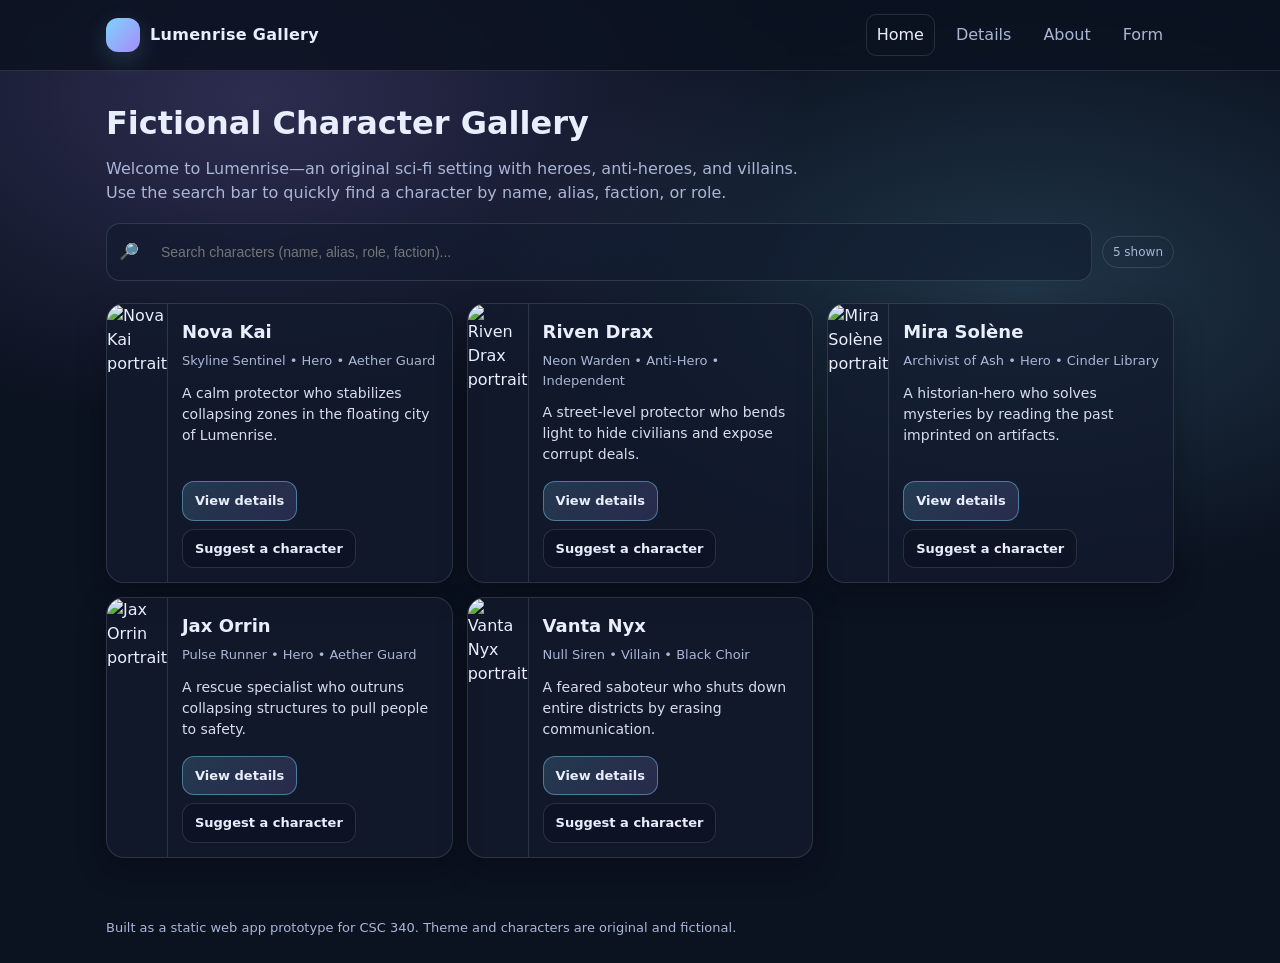
==== index.html @ dd01dc4d "add initial static web app pages" ====
<!doctype html>
<html lang="en">
<head>
  <meta charset="utf-8" />
  <meta name="viewport" content="width=device-width, initial-scale=1" />
  <title>Lumenrise Character Gallery</title>
  <link rel="stylesheet" href="styles.css" />
</head>
<body>
  <header>
    <div class="navbar">
      <div class="brand">
        <div class="logo" aria-hidden="true"></div>
        <span>Lumenrise Gallery</span>
      </div>
      <nav>
        <a class="navlink active" href="index.html">Home</a>
        <a class="navlink" href="details.html">Details</a>
        <a class="navlink" href="about.html">About</a>
        <a class="navlink" href="form.html">Form</a>
      </nav>
    </div>
  </header>

  <main>
    <section class="hero">
      <h1>Fictional Character Gallery</h1>
      <p>
        Welcome to Lumenrise—an original sci-fi setting with heroes, anti-heroes, and villains.
        Use the search bar to quickly find a character by name, alias, faction, or role.
      </p>
    </section>

    <div class="toolbar">
      <div class="search" role="search">
        <span aria-hidden="true">🔎</span>
        <input id="search" type="text" placeholder="Search characters (name, alias, role, faction)..." />
      </div>
      <span class="badge" id="count">5 shown</span>
    </div>

    <section>
      <div class="grid" id="grid" aria-label="Character cards"></div>
    </section>
  </main>

  <footer>
    Built as a static web app prototype for CSC 340. Theme and characters are original and fictional.
  </footer>

  <script src="script.js"></script>
</body>
</html>
---- styles.css ----
:root{
  --bg:#0b1220;
  --card:#121b2f;
  --text:#e8eefc;
  --muted:#aab6d6;
  --accent:#7dd3fc;
  --accent2:#a78bfa;
  --border:rgba(255,255,255,.12);
}

*{box-sizing:border-box}
body{
  margin:0;
  font-family: system-ui, -apple-system, Segoe UI, Roboto, Arial, sans-serif;
  background: radial-gradient(1000px 600px at 20% 10%, rgba(167,139,250,.22), transparent 55%),
              radial-gradient(900px 500px at 80% 30%, rgba(125,211,252,.18), transparent 60%),
              var(--bg);
  color:var(--text);
  line-height:1.5;
}

a{color:inherit; text-decoration:none}
a:hover{opacity:.9; text-decoration:underline}

header{
  position:sticky;
  top:0;
  z-index:10;
  background: rgba(11,18,32,.85);
  backdrop-filter: blur(10px);
  border-bottom:1px solid var(--border);
}

.navbar{
  max-width:1100px;
  margin:0 auto;
  padding:14px 16px;
  display:flex;
  gap:14px;
  align-items:center;
  justify-content:space-between;
}

.brand{
  display:flex;
  align-items:center;
  gap:10px;
  font-weight:800;
  letter-spacing:.3px;
}
.logo{
  width:34px;
  height:34px;
  border-radius:12px;
  background: linear-gradient(135deg, var(--accent), var(--accent2));
  box-shadow: 0 8px 25px rgba(125,211,252,.18);
}

nav{
  display:flex;
  gap:10px;
  flex-wrap:wrap;
}
.navlink{
  padding:8px 10px;
  border:1px solid transparent;
  border-radius:10px;
  color:var(--muted);
}
.navlink.active,
.navlink:hover{
  color:var(--text);
  border-color: var(--border);
  text-decoration:none;
}

main{
  max-width:1100px;
  margin:0 auto;
  padding:28px 16px 60px;
}

.hero{
  display:flex;
  flex-direction:column;
  gap:10px;
  margin-bottom:18px;
}
.hero h1{margin:0; font-size:32px}
.hero p{margin:0; color:var(--muted); max-width:70ch}

.toolbar{
  display:flex;
  gap:10px;
  align-items:center;
  flex-wrap:wrap;
  margin:16px 0 22px;
}

.search{
  flex: 1;
  min-width: 240px;
  display:flex;
  align-items:center;
  gap:10px;
  padding:10px 12px;
  border-radius:14px;
  border:1px solid var(--border);
  background: rgba(18,27,47,.6);
}
.search input{
  width:100%;
  background:transparent;
  border:none;
  outline:none;
  color:var(--text);
  font-size:14px;
}
.badge{
  font-size:12px;
  color:var(--muted);
  border:1px solid var(--border);
  padding:6px 10px;
  border-radius:999px;
}

.grid{
  display:grid;
  grid-template-columns: repeat(12, 1fr);
  gap:14px;
}

.card{
  grid-column: span 12;
  border:1px solid var(--border);
  background: rgba(18,27,47,.72);
  border-radius:18px;
  overflow:hidden;
  box-shadow: 0 10px 30px rgba(0,0,0,.25);
  display:flex;
  min-height:170px;
}

@media (min-width: 720px){
  .card{grid-column: span 6;}
}
@media (min-width: 980px){
  .card{grid-column: span 4;}
}

.card img{
  width:120px;
  height:100%;
  object-fit:cover;
  border-right:1px solid var(--border);
}
.card-content{
  padding:14px;
  display:flex;
  flex-direction:column;
  gap:6px;
}
.card h3{margin:0; font-size:18px}
.meta{color:var(--muted); font-size:13px}
.summary{color:var(--text); opacity:.92; font-size:14px; margin:6px 0 10px}
.actions{
  margin-top:auto;
  display:flex;
  gap:8px;
  flex-wrap:wrap;
}
.btn{
  display:inline-block;
  padding:9px 12px;
  border-radius:12px;
  border:1px solid var(--border);
  background: rgba(11,18,32,.55);
  color:var(--text);
  font-weight:650;
  font-size:13px;
}
.btn.primary{
  border-color: rgba(125,211,252,.45);
  background: linear-gradient(135deg, rgba(125,211,252,.18), rgba(167,139,250,.16));
}
.btn:hover{transform: translateY(-1px); text-decoration:none}

.section{
  border:1px solid var(--border);
  background: rgba(18,27,47,.55);
  border-radius:18px;
  padding:16px;
}

.kv{
  display:grid;
  grid-template-columns: 1fr;
  gap:10px;
}
@media (min-width: 840px){
  .kv{grid-template-columns: 1.2fr .8fr;}
}

.detail-header{
  display:flex;
  gap:14px;
  align-items:flex-start;
  flex-wrap:wrap;
}
.detail-header img{
  width:160px;
  height:200px;
  object-fit:cover;
  border-radius:18px;
  border:1px solid var(--border);
}
.detail-header h2{margin:0; font-size:26px}
.detail-header p{margin:6px 0 0; color:var(--muted)}

dl{
  margin:0;
  display:grid;
  grid-template-columns: 1fr;
  gap:10px;
}
@media (min-width: 840px){
  dl{grid-template-columns: 1fr 1fr;}
}
dt{font-weight:800}
dd{margin:2px 0 0; color:var(--muted)}

form{
  display:grid;
  grid-template-columns: 1fr;
  gap:12px;
}
@media (min-width: 840px){
  form{grid-template-columns: 1fr 1fr;}
}
label{font-weight:700; font-size:13px}
input, textarea, select{
  width:100%;
  padding:10px 12px;
  border-radius:14px;
  border:1px solid var(--border);
  background: rgba(11,18,32,.45);
  color:var(--text);
  outline:none;
}
textarea{min-height:120px; resize:vertical}
.full{grid-column: 1 / -1}

footer{
  max-width:1100px;
  margin:0 auto;
  padding:0 16px 26px;
  color:var(--muted);
  font-size:13px;
}
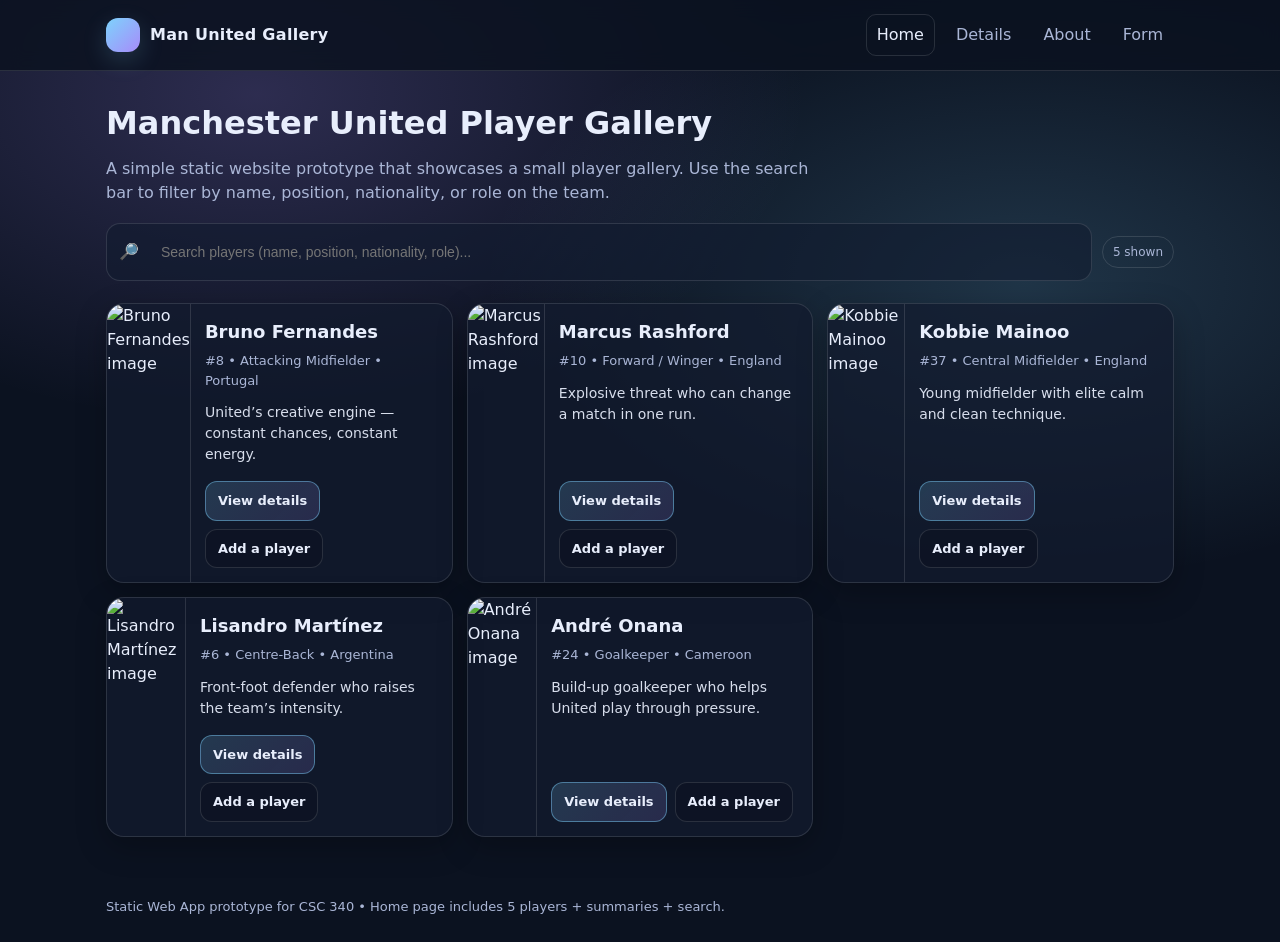
==== commit 750befba: "Manchester United themed static web app" ====
--- a/index.html
+++ b/index.html
@@ -3,7 +3,7 @@
 <head>
   <meta charset="utf-8" />
   <meta name="viewport" content="width=device-width, initial-scale=1" />
-  <title>Lumenrise Character Gallery</title>
+  <title>Manchester United Player Gallery</title>
   <link rel="stylesheet" href="styles.css" />
 </head>
 <body>
@@ -11,7 +11,7 @@
     <div class="navbar">
       <div class="brand">
         <div class="logo" aria-hidden="true"></div>
-        <span>Lumenrise Gallery</span>
+        <span>Man United Gallery</span>
       </div>
       <nav>
         <a class="navlink active" href="index.html">Home</a>
@@ -24,30 +24,31 @@
 
   <main>
     <section class="hero">
-      <h1>Fictional Character Gallery</h1>
+      <h1>Manchester United Player Gallery</h1>
       <p>
-        Welcome to Lumenrise—an original sci-fi setting with heroes, anti-heroes, and villains.
-        Use the search bar to quickly find a character by name, alias, faction, or role.
+        A simple static website prototype that showcases a small player gallery.
+        Use the search bar to filter by name, position, nationality, or role on the team.
       </p>
     </section>
 
     <div class="toolbar">
       <div class="search" role="search">
         <span aria-hidden="true">🔎</span>
-        <input id="search" type="text" placeholder="Search characters (name, alias, role, faction)..." />
+        <input id="search" type="text" placeholder="Search players (name, position, nationality, role)..." />
       </div>
       <span class="badge" id="count">5 shown</span>
     </div>
 
     <section>
-      <div class="grid" id="grid" aria-label="Character cards"></div>
+      <div class="grid" id="grid" aria-label="Player cards"></div>
     </section>
   </main>
 
   <footer>
-    Built as a static web app prototype for CSC 340. Theme and characters are original and fictional.
+    Static Web App prototype for CSC 340 • Home page includes 5 players + summaries + search.
   </footer>
 
   <script src="script.js"></script>
 </body>
 </html>
+
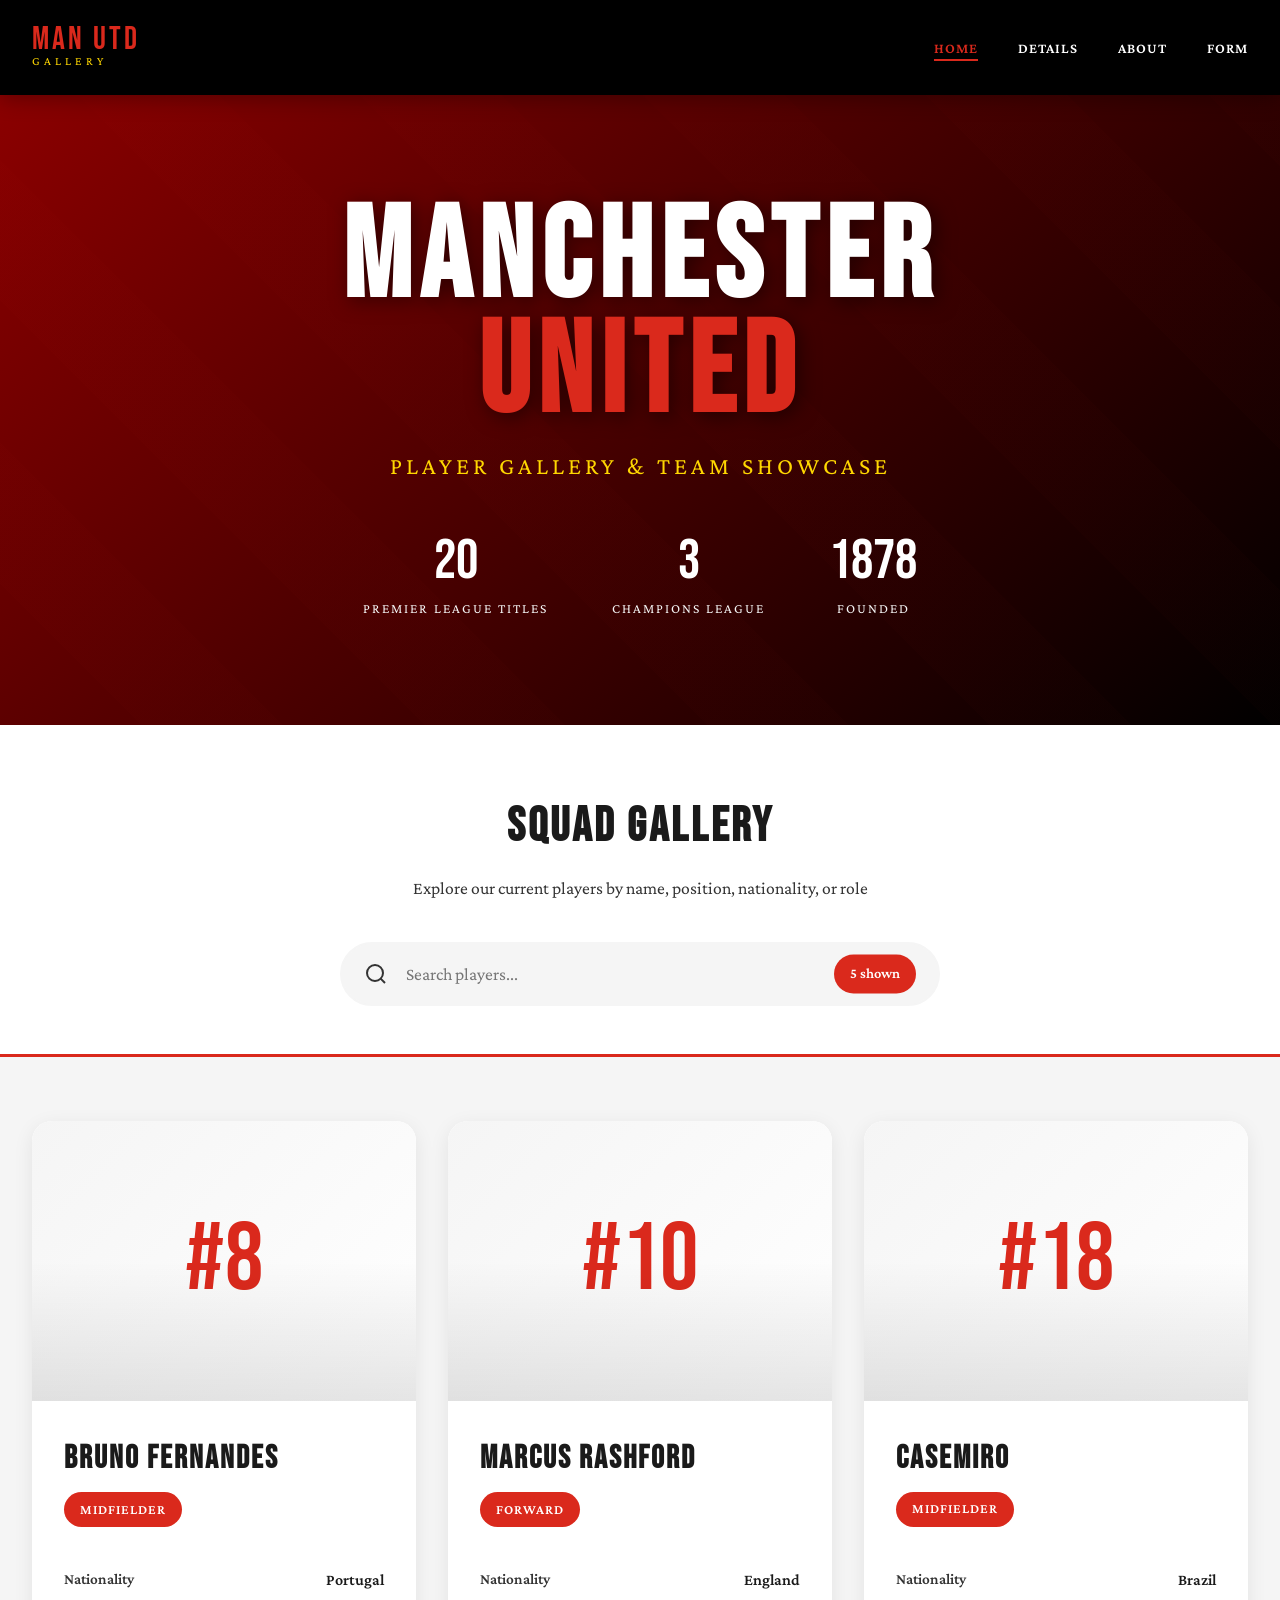
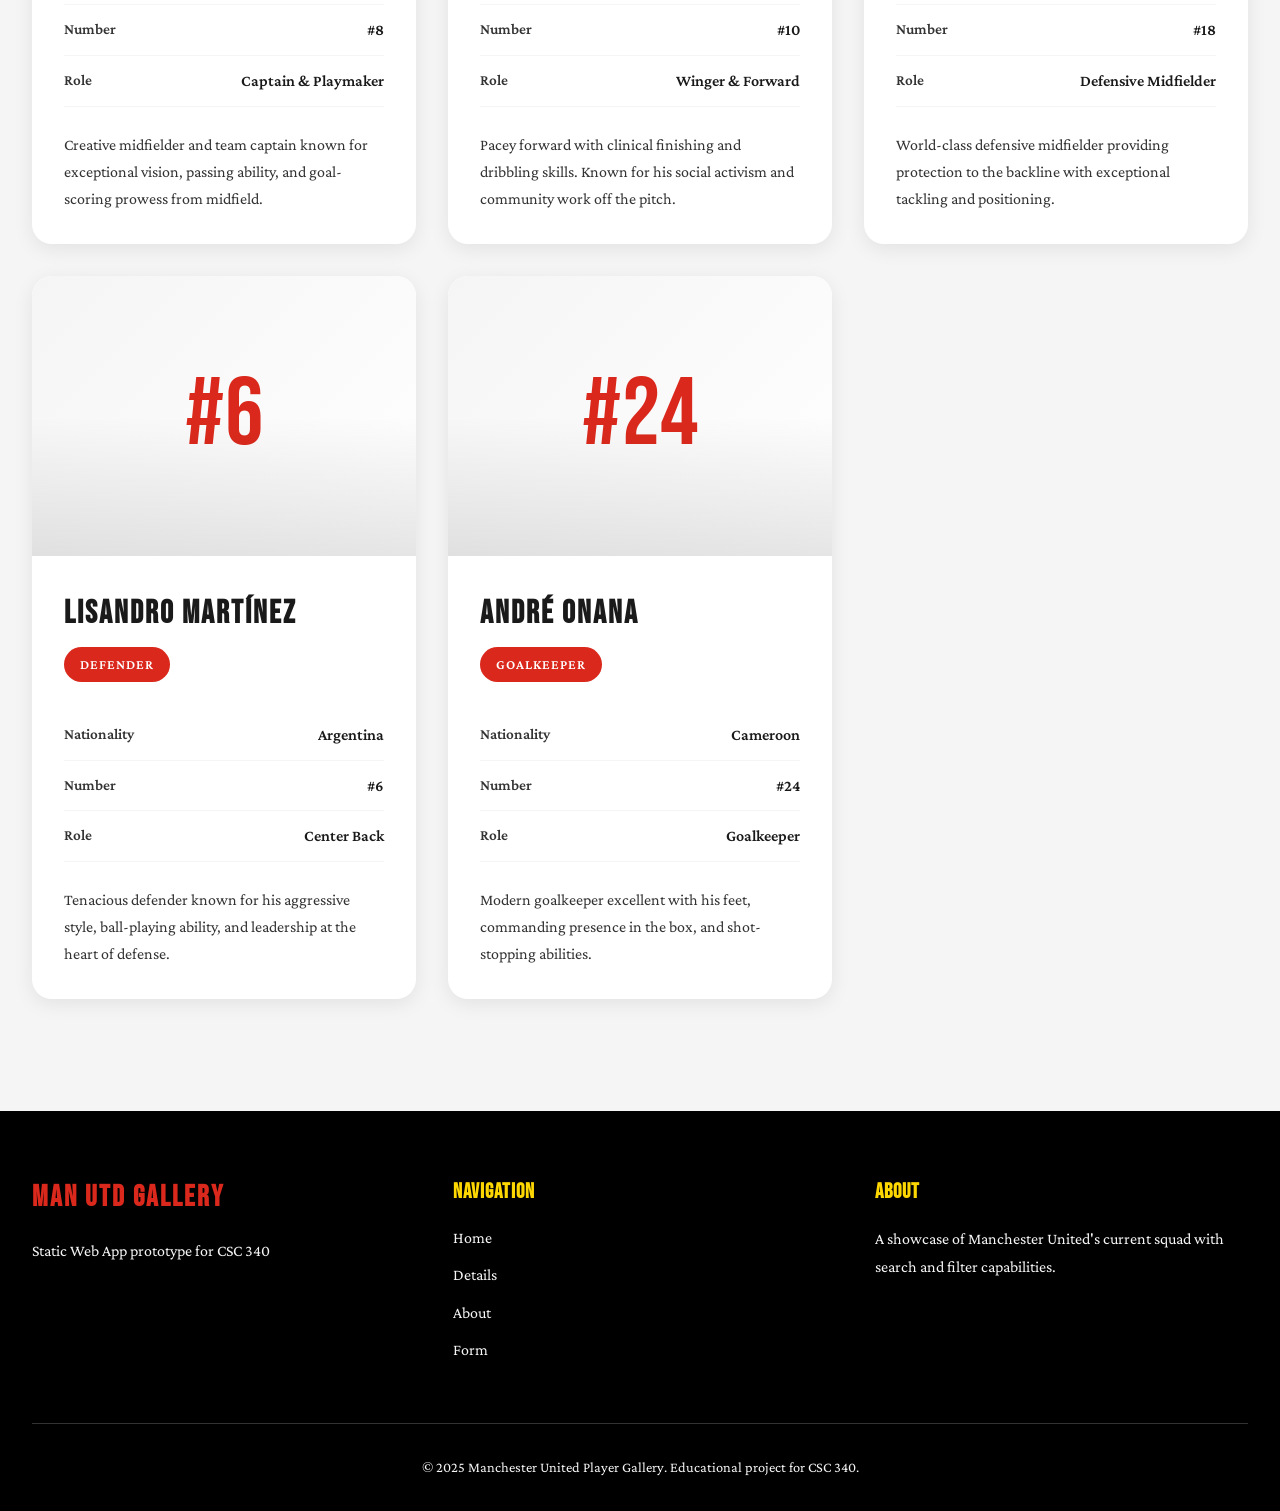
==== commit e62aba22: "Manchester united themed static web app" ====
--- a/index.html
+++ b/index.html
@@ -1,54 +1,121 @@
-<!doctype html>
+<!DOCTYPE html>
 <html lang="en">
 <head>
-  <meta charset="utf-8" />
-  <meta name="viewport" content="width=device-width, initial-scale=1" />
-  <title>Manchester United Player Gallery</title>
-  <link rel="stylesheet" href="styles.css" />
+    <meta charset="UTF-8">
+    <meta name="viewport" content="width=device-width, initial-scale=1.0">
+    <title>Manchester United Player Gallery</title>
+    <link rel="preconnect" href="https://fonts.googleapis.com">
+    <link rel="preconnect" href="https://fonts.gstatic.com" crossorigin>
+    <link href="https://fonts.googleapis.com/css2?family=Bebas+Neue&family=Crimson+Pro:wght@400;600&display=swap" rel="stylesheet">
+    <link rel="stylesheet" href="styles.css">
 </head>
 <body>
-  <header>
-    <div class="navbar">
-      <div class="brand">
-        <div class="logo" aria-hidden="true"></div>
-        <span>Man United Gallery</span>
-      </div>
-      <nav>
-        <a class="navlink active" href="index.html">Home</a>
-        <a class="navlink" href="details.html">Details</a>
-        <a class="navlink" href="about.html">About</a>
-        <a class="navlink" href="form.html">Form</a>
-      </nav>
-    </div>
-  </header>
+    <!-- Navigation -->
+    <nav class="navbar">
+        <div class="nav-container">
+            <div class="logo">
+                <span class="logo-text">MAN UTD</span>
+                <span class="logo-subtitle">GALLERY</span>
+            </div>
+            <ul class="nav-links">
+                <li><a href="index.html" class="active">Home</a></li>
+                <li><a href="details.html">Details</a></li>
+                <li><a href="about.html">About</a></li>
+                <li><a href="form.html">Form</a></li>
+            </ul>
+        </div>
+    </nav>
 
-  <main>
+    <!-- Hero Section -->
     <section class="hero">
-      <h1>Manchester United Player Gallery</h1>
-      <p>
-        A simple static website prototype that showcases a small player gallery.
-        Use the search bar to filter by name, position, nationality, or role on the team.
-      </p>
+        <div class="hero-background"></div>
+        <div class="hero-content">
+            <h1 class="hero-title">
+                <span class="title-line">MANCHESTER</span>
+                <span class="title-line">UNITED</span>
+            </h1>
+            <p class="hero-subtitle">Player Gallery & Team Showcase</p>
+            <div class="hero-stats">
+                <div class="stat">
+                    <span class="stat-number">20</span>
+                    <span class="stat-label">Premier League Titles</span>
+                </div>
+                <div class="stat">
+                    <span class="stat-number">3</span>
+                    <span class="stat-label">Champions League</span>
+                </div>
+                <div class="stat">
+                    <span class="stat-number">1878</span>
+                    <span class="stat-label">Founded</span>
+                </div>
+            </div>
+        </div>
     </section>
 
-    <div class="toolbar">
-      <div class="search" role="search">
-        <span aria-hidden="true">🔎</span>
-        <input id="search" type="text" placeholder="Search players (name, position, nationality, role)..." />
-      </div>
-      <span class="badge" id="count">5 shown</span>
-    </div>
+    <!-- Search Section -->
+    <section class="search-section">
+        <div class="container">
+            <div class="search-header">
+                <h2>Squad Gallery</h2>
+                <p>Explore our current players by name, position, nationality, or role</p>
+            </div>
+            <div class="search-box">
+                <svg class="search-icon" viewBox="0 0 24 24" fill="none" stroke="currentColor" stroke-width="2">
+                    <circle cx="11" cy="11" r="8"></circle>
+                    <path d="m21 21-4.35-4.35"></path>
+                </svg>
+                <input 
+                    type="text" 
+                    id="searchInput" 
+                    class="search-input" 
+                    placeholder="Search players..."
+                    autocomplete="off"
+                >
+                <span class="results-count"><span id="resultCount">5</span> shown</span>
+            </div>
+        </div>
+    </section>
 
-    <section>
-      <div class="grid" id="grid" aria-label="Player cards"></div>
+    <!-- Players Grid -->
+    <section class="players-section">
+        <div class="container">
+            <div class="players-grid" id="playersGrid">
+                <!-- Player cards will be generated by JavaScript -->
+            </div>
+            <div class="no-results" id="noResults">
+                <p>No players found matching your search</p>
+            </div>
+        </div>
     </section>
-  </main>
 
-  <footer>
-    Static Web App prototype for CSC 340 • Home page includes 5 players + summaries + search.
-  </footer>
+    <!-- Footer -->
+    <footer class="footer">
+        <div class="container">
+            <div class="footer-content">
+                <div class="footer-section">
+                    <h3>MAN UTD GALLERY</h3>
+                    <p>Static Web App prototype for CSC 340</p>
+                </div>
+                <div class="footer-section">
+                    <h4>Navigation</h4>
+                    <ul>
+                        <li><a href="index.html">Home</a></li>
+                        <li><a href="details.html">Details</a></li>
+                        <li><a href="about.html">About</a></li>
+                        <li><a href="form.html">Form</a></li>
+                    </ul>
+                </div>
+                <div class="footer-section">
+                    <h4>About</h4>
+                    <p>A showcase of Manchester United's current squad with search and filter capabilities.</p>
+                </div>
+            </div>
+            <div class="footer-bottom">
+                <p>&copy; 2025 Manchester United Player Gallery. Educational project for CSC 340.</p>
+            </div>
+        </div>
+    </footer>
 
-  <script src="script.js"></script>
+    <script src="script.js"></script>
 </body>
-</html>
-
+</html>
--- a/styles.css
+++ b/styles.css
@@ -1,259 +1,551 @@
-:root{
-  --bg:#0b1220;
-  --card:#121b2f;
-  --text:#e8eefc;
-  --muted:#aab6d6;
-  --accent:#7dd3fc;
-  --accent2:#a78bfa;
-  --border:rgba(255,255,255,.12);
-}
-
-*{box-sizing:border-box}
-body{
-  margin:0;
-  font-family: system-ui, -apple-system, Segoe UI, Roboto, Arial, sans-serif;
-  background: radial-gradient(1000px 600px at 20% 10%, rgba(167,139,250,.22), transparent 55%),
-              radial-gradient(900px 500px at 80% 30%, rgba(125,211,252,.18), transparent 60%),
-              var(--bg);
-  color:var(--text);
-  line-height:1.5;
-}
-
-a{color:inherit; text-decoration:none}
-a:hover{opacity:.9; text-decoration:underline}
-
-header{
-  position:sticky;
-  top:0;
-  z-index:10;
-  background: rgba(11,18,32,.85);
-  backdrop-filter: blur(10px);
-  border-bottom:1px solid var(--border);
-}
-
-.navbar{
-  max-width:1100px;
-  margin:0 auto;
-  padding:14px 16px;
-  display:flex;
-  gap:14px;
-  align-items:center;
-  justify-content:space-between;
-}
-
-.brand{
-  display:flex;
-  align-items:center;
-  gap:10px;
-  font-weight:800;
-  letter-spacing:.3px;
-}
-.logo{
-  width:34px;
-  height:34px;
-  border-radius:12px;
-  background: linear-gradient(135deg, var(--accent), var(--accent2));
-  box-shadow: 0 8px 25px rgba(125,211,252,.18);
-}
-
-nav{
-  display:flex;
-  gap:10px;
-  flex-wrap:wrap;
-}
-.navlink{
-  padding:8px 10px;
-  border:1px solid transparent;
-  border-radius:10px;
-  color:var(--muted);
-}
-.navlink.active,
-.navlink:hover{
-  color:var(--text);
-  border-color: var(--border);
-  text-decoration:none;
-}
-
-main{
-  max-width:1100px;
-  margin:0 auto;
-  padding:28px 16px 60px;
-}
-
-.hero{
-  display:flex;
-  flex-direction:column;
-  gap:10px;
-  margin-bottom:18px;
-}
-.hero h1{margin:0; font-size:32px}
-.hero p{margin:0; color:var(--muted); max-width:70ch}
-
-.toolbar{
-  display:flex;
-  gap:10px;
-  align-items:center;
-  flex-wrap:wrap;
-  margin:16px 0 22px;
-}
-
-.search{
-  flex: 1;
-  min-width: 240px;
-  display:flex;
-  align-items:center;
-  gap:10px;
-  padding:10px 12px;
-  border-radius:14px;
-  border:1px solid var(--border);
-  background: rgba(18,27,47,.6);
-}
-.search input{
-  width:100%;
-  background:transparent;
-  border:none;
-  outline:none;
-  color:var(--text);
-  font-size:14px;
-}
-.badge{
-  font-size:12px;
-  color:var(--muted);
-  border:1px solid var(--border);
-  padding:6px 10px;
-  border-radius:999px;
-}
-
-.grid{
-  display:grid;
-  grid-template-columns: repeat(12, 1fr);
-  gap:14px;
-}
-
-.card{
-  grid-column: span 12;
-  border:1px solid var(--border);
-  background: rgba(18,27,47,.72);
-  border-radius:18px;
-  overflow:hidden;
-  box-shadow: 0 10px 30px rgba(0,0,0,.25);
-  display:flex;
-  min-height:170px;
-}
-
-@media (min-width: 720px){
-  .card{grid-column: span 6;}
-}
-@media (min-width: 980px){
-  .card{grid-column: span 4;}
-}
-
-.card img{
-  width:120px;
-  height:100%;
-  object-fit:cover;
-  border-right:1px solid var(--border);
-}
-.card-content{
-  padding:14px;
-  display:flex;
-  flex-direction:column;
-  gap:6px;
-}
-.card h3{margin:0; font-size:18px}
-.meta{color:var(--muted); font-size:13px}
-.summary{color:var(--text); opacity:.92; font-size:14px; margin:6px 0 10px}
-.actions{
-  margin-top:auto;
-  display:flex;
-  gap:8px;
-  flex-wrap:wrap;
-}
-.btn{
-  display:inline-block;
-  padding:9px 12px;
-  border-radius:12px;
-  border:1px solid var(--border);
-  background: rgba(11,18,32,.55);
-  color:var(--text);
-  font-weight:650;
-  font-size:13px;
-}
-.btn.primary{
-  border-color: rgba(125,211,252,.45);
-  background: linear-gradient(135deg, rgba(125,211,252,.18), rgba(167,139,250,.16));
-}
-.btn:hover{transform: translateY(-1px); text-decoration:none}
-
-.section{
-  border:1px solid var(--border);
-  background: rgba(18,27,47,.55);
-  border-radius:18px;
-  padding:16px;
-}
-
-.kv{
-  display:grid;
-  grid-template-columns: 1fr;
-  gap:10px;
-}
-@media (min-width: 840px){
-  .kv{grid-template-columns: 1.2fr .8fr;}
-}
-
-.detail-header{
-  display:flex;
-  gap:14px;
-  align-items:flex-start;
-  flex-wrap:wrap;
-}
-.detail-header img{
-  width:160px;
-  height:200px;
-  object-fit:cover;
-  border-radius:18px;
-  border:1px solid var(--border);
-}
-.detail-header h2{margin:0; font-size:26px}
-.detail-header p{margin:6px 0 0; color:var(--muted)}
-
-dl{
-  margin:0;
-  display:grid;
-  grid-template-columns: 1fr;
-  gap:10px;
-}
-@media (min-width: 840px){
-  dl{grid-template-columns: 1fr 1fr;}
-}
-dt{font-weight:800}
-dd{margin:2px 0 0; color:var(--muted)}
-
-form{
-  display:grid;
-  grid-template-columns: 1fr;
-  gap:12px;
-}
-@media (min-width: 840px){
-  form{grid-template-columns: 1fr 1fr;}
-}
-label{font-weight:700; font-size:13px}
-input, textarea, select{
-  width:100%;
-  padding:10px 12px;
-  border-radius:14px;
-  border:1px solid var(--border);
-  background: rgba(11,18,32,.45);
-  color:var(--text);
-  outline:none;
-}
-textarea{min-height:120px; resize:vertical}
-.full{grid-column: 1 / -1}
-
-footer{
-  max-width:1100px;
-  margin:0 auto;
-  padding:0 16px 26px;
-  color:var(--muted);
-  font-size:13px;
-}
+:root {
+    --red-primary: #DA291C;
+    --red-dark: #8B0000;
+    --red-light: #FF4444;
+    --gold: #FFD700;
+    --black: #000000;
+    --white: #FFFFFF;
+    --grey-dark: #1a1a1a;
+    --grey-medium: #333333;
+    --grey-light: #f5f5f5;
+    --shadow: 0 10px 40px rgba(218, 41, 28, 0.2);
+    --shadow-hover: 0 20px 60px rgba(218, 41, 28, 0.3);
+}
+
+* {
+    margin: 0;
+    padding: 0;
+    box-sizing: border-box;
+}
+
+body {
+    font-family: 'Crimson Pro', serif;
+    background: var(--grey-light);
+    color: var(--grey-dark);
+    line-height: 1.6;
+    overflow-x: hidden;
+}
+
+/* Navigation */
+.navbar {
+    background: var(--black);
+    position: sticky;
+    top: 0;
+    z-index: 1000;
+    box-shadow: 0 4px 20px rgba(0, 0, 0, 0.3);
+}
+
+.nav-container {
+    max-width: 1400px;
+    margin: 0 auto;
+    padding: 1.5rem 2rem;
+    display: flex;
+    justify-content: space-between;
+    align-items: center;
+}
+
+.logo {
+    display: flex;
+    flex-direction: column;
+    gap: 0;
+}
+
+.logo-text {
+    font-family: 'Bebas Neue', sans-serif;
+    font-size: 2rem;
+    color: var(--red-primary);
+    letter-spacing: 3px;
+    line-height: 1;
+}
+
+.logo-subtitle {
+    font-size: 0.75rem;
+    color: var(--gold);
+    letter-spacing: 4px;
+    margin-top: -4px;
+}
+
+.nav-links {
+    display: flex;
+    list-style: none;
+    gap: 2.5rem;
+}
+
+.nav-links a {
+    color: var(--white);
+    text-decoration: none;
+    font-size: 1rem;
+    font-weight: 600;
+    position: relative;
+    transition: color 0.3s ease;
+    text-transform: uppercase;
+    letter-spacing: 1px;
+    font-size: 0.9rem;
+}
+
+.nav-links a::after {
+    content: '';
+    position: absolute;
+    bottom: -5px;
+    left: 0;
+    width: 0;
+    height: 2px;
+    background: var(--red-primary);
+    transition: width 0.3s ease;
+}
+
+.nav-links a:hover,
+.nav-links a.active {
+    color: var(--red-primary);
+}
+
+.nav-links a:hover::after,
+.nav-links a.active::after {
+    width: 100%;
+}
+
+/* Hero Section */
+.hero {
+    position: relative;
+    height: 70vh;
+    min-height: 500px;
+    display: flex;
+    align-items: center;
+    justify-content: center;
+    overflow: hidden;
+    background: linear-gradient(135deg, var(--red-dark) 0%, var(--black) 100%);
+}
+
+.hero-background {
+    position: absolute;
+    top: 0;
+    left: 0;
+    right: 0;
+    bottom: 0;
+    background: 
+        repeating-linear-gradient(
+            45deg,
+            transparent,
+            transparent 100px,
+            rgba(218, 41, 28, 0.03) 100px,
+            rgba(218, 41, 28, 0.03) 200px
+        );
+    opacity: 0.5;
+    animation: slideBackground 20s linear infinite;
+}
+
+@keyframes slideBackground {
+    0% { transform: translateX(0) translateY(0); }
+    100% { transform: translateX(200px) translateY(200px); }
+}
+
+.hero-content {
+    position: relative;
+    z-index: 1;
+    text-align: center;
+    animation: fadeInUp 1s ease;
+}
+
+@keyframes fadeInUp {
+    from {
+        opacity: 0;
+        transform: translateY(30px);
+    }
+    to {
+        opacity: 1;
+        transform: translateY(0);
+    }
+}
+
+.hero-title {
+    font-family: 'Bebas Neue', sans-serif;
+    font-size: 8rem;
+    color: var(--white);
+    line-height: 0.9;
+    letter-spacing: 8px;
+    margin-bottom: 1rem;
+    text-shadow: 4px 4px 20px rgba(0, 0, 0, 0.5);
+}
+
+.title-line {
+    display: block;
+    animation: slideIn 0.8s ease;
+}
+
+.title-line:nth-child(2) {
+    color: var(--red-primary);
+    animation-delay: 0.2s;
+}
+
+@keyframes slideIn {
+    from {
+        opacity: 0;
+        transform: translateX(-50px);
+    }
+    to {
+        opacity: 1;
+        transform: translateX(0);
+    }
+}
+
+.hero-subtitle {
+    font-size: 1.5rem;
+    color: var(--gold);
+    letter-spacing: 4px;
+    text-transform: uppercase;
+    margin-bottom: 3rem;
+    animation: fadeIn 1s ease 0.4s both;
+}
+
+@keyframes fadeIn {
+    from { opacity: 0; }
+    to { opacity: 1; }
+}
+
+.hero-stats {
+    display: flex;
+    gap: 4rem;
+    justify-content: center;
+    animation: fadeInUp 1s ease 0.6s both;
+}
+
+.stat {
+    display: flex;
+    flex-direction: column;
+    align-items: center;
+    gap: 0.5rem;
+}
+
+.stat-number {
+    font-family: 'Bebas Neue', sans-serif;
+    font-size: 3.5rem;
+    color: var(--white);
+    line-height: 1;
+}
+
+.stat-label {
+    font-size: 0.85rem;
+    color: var(--grey-light);
+    text-transform: uppercase;
+    letter-spacing: 2px;
+}
+
+/* Search Section */
+.search-section {
+    background: var(--white);
+    padding: 4rem 2rem 3rem;
+    border-bottom: 3px solid var(--red-primary);
+}
+
+.container {
+    max-width: 1400px;
+    margin: 0 auto;
+}
+
+.search-header {
+    text-align: center;
+    margin-bottom: 2.5rem;
+}
+
+.search-header h2 {
+    font-family: 'Bebas Neue', sans-serif;
+    font-size: 3rem;
+    color: var(--grey-dark);
+    letter-spacing: 3px;
+    margin-bottom: 0.5rem;
+}
+
+.search-header p {
+    color: var(--grey-medium);
+    font-size: 1.1rem;
+}
+
+.search-box {
+    position: relative;
+    max-width: 600px;
+    margin: 0 auto;
+}
+
+.search-icon {
+    position: absolute;
+    left: 1.5rem;
+    top: 50%;
+    transform: translateY(-50%);
+    width: 24px;
+    height: 24px;
+    color: var(--grey-medium);
+    pointer-events: none;
+}
+
+.search-input {
+    width: 100%;
+    padding: 1.25rem 1.5rem 1.25rem 4rem;
+    font-size: 1.1rem;
+    border: 2px solid var(--grey-light);
+    border-radius: 50px;
+    background: var(--grey-light);
+    font-family: 'Crimson Pro', serif;
+    transition: all 0.3s ease;
+}
+
+.search-input:focus {
+    outline: none;
+    border-color: var(--red-primary);
+    background: var(--white);
+    box-shadow: 0 5px 20px rgba(218, 41, 28, 0.1);
+}
+
+.results-count {
+    position: absolute;
+    right: 1.5rem;
+    top: 50%;
+    transform: translateY(-50%);
+    background: var(--red-primary);
+    color: var(--white);
+    padding: 0.5rem 1rem;
+    border-radius: 20px;
+    font-weight: 600;
+    font-size: 0.9rem;
+    pointer-events: none;
+}
+
+/* Players Section */
+.players-section {
+    padding: 4rem 2rem;
+    background: var(--grey-light);
+}
+
+.players-grid {
+    display: grid;
+    grid-template-columns: repeat(auto-fill, minmax(320px, 1fr));
+    gap: 2rem;
+    margin-bottom: 3rem;
+}
+
+.player-card {
+    background: var(--white);
+    border-radius: 20px;
+    overflow: hidden;
+    box-shadow: 0 5px 20px rgba(0, 0, 0, 0.08);
+    transition: all 0.4s cubic-bezier(0.4, 0, 0.2, 1);
+    cursor: pointer;
+    position: relative;
+}
+
+.player-card::before {
+    content: '';
+    position: absolute;
+    top: 0;
+    left: 0;
+    right: 0;
+    height: 6px;
+    background: linear-gradient(90deg, var(--red-primary), var(--red-dark));
+    transform: scaleX(0);
+    transform-origin: left;
+    transition: transform 0.4s ease;
+}
+
+.player-card:hover {
+    transform: translateY(-10px);
+    box-shadow: var(--shadow-hover);
+}
+
+.player-card:hover::before {
+    transform: scaleX(1);
+}
+
+.player-image {
+    width: 100%;
+    height: 280px;
+    background: linear-gradient(135deg, var(--grey-light) 0%, var(--white) 100%);
+    display: flex;
+    align-items: center;
+    justify-content: center;
+    font-family: 'Bebas Neue', sans-serif;
+    font-size: 6rem;
+    color: var(--red-primary);
+    position: relative;
+    overflow: hidden;
+}
+
+.player-image::after {
+    content: '';
+    position: absolute;
+    bottom: 0;
+    left: 0;
+    right: 0;
+    height: 50%;
+    background: linear-gradient(to top, rgba(0, 0, 0, 0.1), transparent);
+}
+
+.player-info {
+    padding: 2rem;
+}
+
+.player-name {
+    font-family: 'Bebas Neue', sans-serif;
+    font-size: 2rem;
+    color: var(--grey-dark);
+    margin-bottom: 0.5rem;
+    letter-spacing: 2px;
+}
+
+.player-position {
+    display: inline-block;
+    background: var(--red-primary);
+    color: var(--white);
+    padding: 0.4rem 1rem;
+    border-radius: 20px;
+    font-size: 0.85rem;
+    font-weight: 600;
+    text-transform: uppercase;
+    letter-spacing: 1px;
+    margin-bottom: 1rem;
+}
+
+.player-details {
+    display: flex;
+    flex-direction: column;
+    gap: 0.75rem;
+    margin-top: 1.5rem;
+}
+
+.detail-row {
+    display: flex;
+    justify-content: space-between;
+    padding-bottom: 0.75rem;
+    border-bottom: 1px solid var(--grey-light);
+}
+
+.detail-label {
+    color: var(--grey-medium);
+    font-size: 0.95rem;
+    font-weight: 600;
+}
+
+.detail-value {
+    color: var(--grey-dark);
+    font-weight: 600;
+}
+
+.player-summary {
+    margin-top: 1.5rem;
+    color: var(--grey-medium);
+    line-height: 1.7;
+    font-size: 1rem;
+}
+
+.no-results {
+    display: none;
+    text-align: center;
+    padding: 4rem 2rem;
+    font-size: 1.3rem;
+    color: var(--grey-medium);
+}
+
+.no-results.show {
+    display: block;
+}
+
+/* Footer */
+.footer {
+    background: var(--black);
+    color: var(--white);
+    padding: 4rem 2rem 2rem;
+}
+
+.footer-content {
+    display: grid;
+    grid-template-columns: repeat(auto-fit, minmax(250px, 1fr));
+    gap: 3rem;
+    margin-bottom: 3rem;
+}
+
+.footer-section h3 {
+    font-family: 'Bebas Neue', sans-serif;
+    font-size: 1.8rem;
+    color: var(--red-primary);
+    letter-spacing: 2px;
+    margin-bottom: 1rem;
+}
+
+.footer-section h4 {
+    font-family: 'Bebas Neue', sans-serif;
+    font-size: 1.3rem;
+    color: var(--gold);
+    letter-spacing: 1px;
+    margin-bottom: 1rem;
+}
+
+.footer-section p {
+    color: var(--grey-light);
+    line-height: 1.8;
+}
+
+.footer-section ul {
+    list-style: none;
+}
+
+.footer-section ul li {
+    margin-bottom: 0.75rem;
+}
+
+.footer-section ul li a {
+    color: var(--grey-light);
+    text-decoration: none;
+    transition: color 0.3s ease;
+}
+
+.footer-section ul li a:hover {
+    color: var(--red-primary);
+}
+
+.footer-bottom {
+    text-align: center;
+    padding-top: 2rem;
+    border-top: 1px solid var(--grey-medium);
+    color: var(--grey-light);
+    font-size: 0.9rem;
+}
+
+/* Responsive Design */
+@media (max-width: 768px) {
+    .nav-links {
+        gap: 1.5rem;
+    }
+    
+    .hero-title {
+        font-size: 4rem;
+    }
+    
+    .hero-stats {
+        flex-direction: column;
+        gap: 2rem;
+    }
+    
+    .search-header h2 {
+        font-size: 2rem;
+    }
+    
+    .players-grid {
+        grid-template-columns: 1fr;
+    }
+    
+    .nav-links a {
+        font-size: 0.8rem;
+    }
+}
+
+@media (max-width: 480px) {
+    .logo-text {
+        font-size: 1.5rem;
+    }
+    
+    .hero-title {
+        font-size: 3rem;
+    }
+    
+    .stat-number {
+        font-size: 2.5rem;
+    }
+}
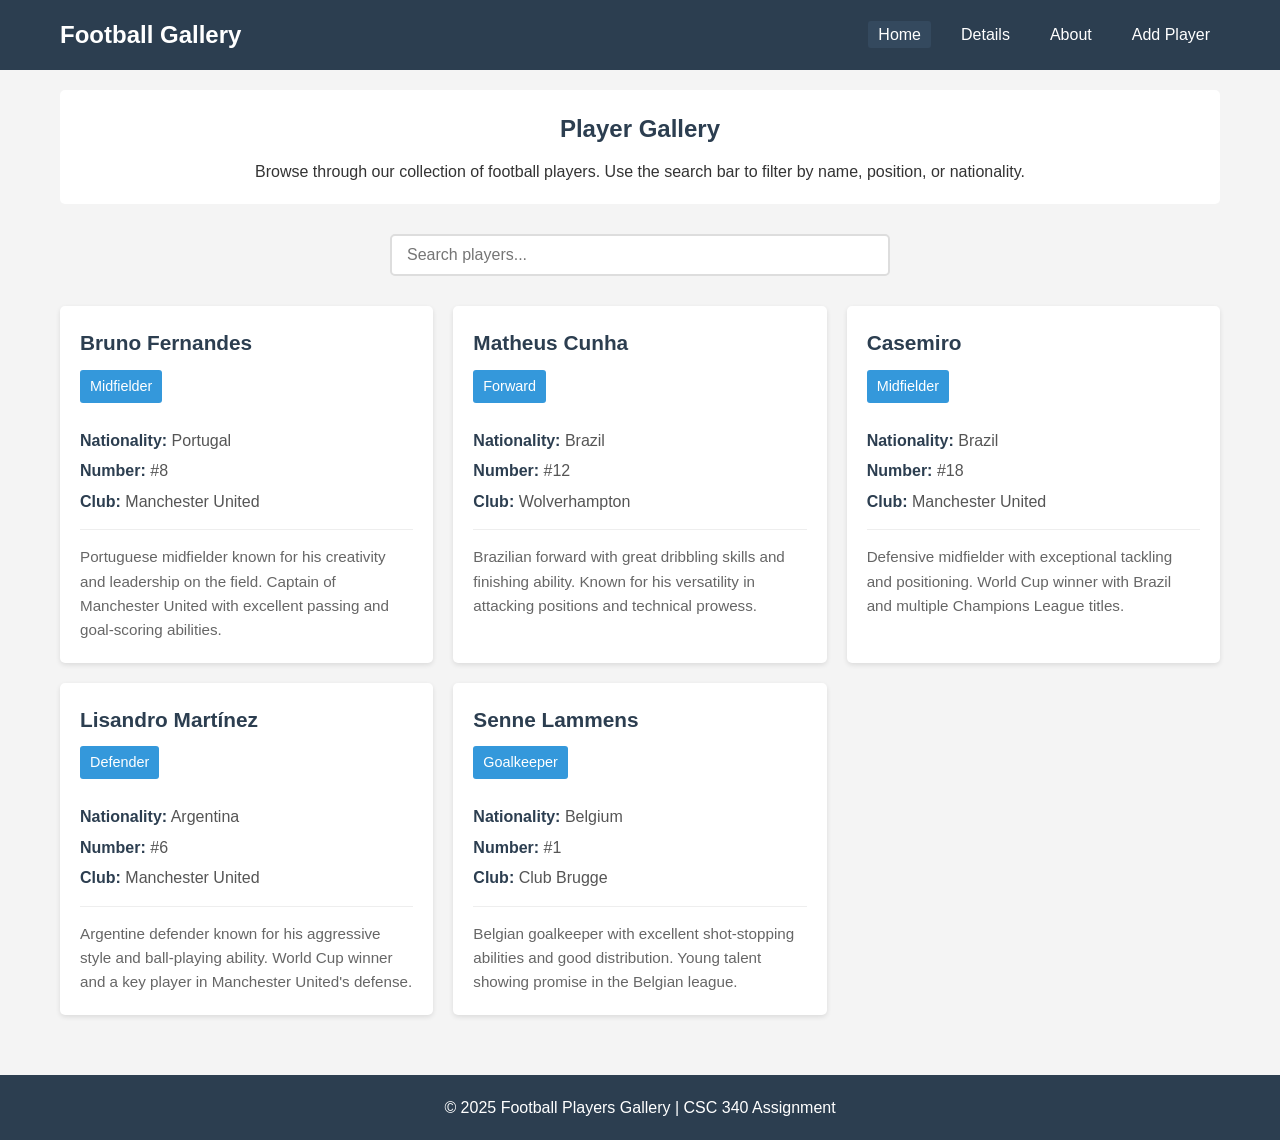
==== commit d0040573: "Manchester United themed static web app" ====
--- a/index.html
+++ b/index.html
@@ -3,117 +3,39 @@
 <head>
     <meta charset="UTF-8">
     <meta name="viewport" content="width=device-width, initial-scale=1.0">
-    <title>Manchester United Player Gallery</title>
-    <link rel="preconnect" href="https://fonts.googleapis.com">
-    <link rel="preconnect" href="https://fonts.gstatic.com" crossorigin>
-    <link href="https://fonts.googleapis.com/css2?family=Bebas+Neue&family=Crimson+Pro:wght@400;600&display=swap" rel="stylesheet">
+    <title>Football Players Gallery</title>
     <link rel="stylesheet" href="styles.css">
 </head>
 <body>
-    <!-- Navigation -->
-    <nav class="navbar">
+    <nav>
         <div class="nav-container">
-            <div class="logo">
-                <span class="logo-text">MAN UTD</span>
-                <span class="logo-subtitle">GALLERY</span>
-            </div>
-            <ul class="nav-links">
+            <h1>Football Gallery</h1>
+            <ul>
                 <li><a href="index.html" class="active">Home</a></li>
                 <li><a href="details.html">Details</a></li>
                 <li><a href="about.html">About</a></li>
-                <li><a href="form.html">Form</a></li>
+                <li><a href="form.html">Add Player</a></li>
             </ul>
         </div>
     </nav>
 
-    <!-- Hero Section -->
-    <section class="hero">
-        <div class="hero-background"></div>
-        <div class="hero-content">
-            <h1 class="hero-title">
-                <span class="title-line">MANCHESTER</span>
-                <span class="title-line">UNITED</span>
-            </h1>
-            <p class="hero-subtitle">Player Gallery & Team Showcase</p>
-            <div class="hero-stats">
-                <div class="stat">
-                    <span class="stat-number">20</span>
-                    <span class="stat-label">Premier League Titles</span>
-                </div>
-                <div class="stat">
-                    <span class="stat-number">3</span>
-                    <span class="stat-label">Champions League</span>
-                </div>
-                <div class="stat">
-                    <span class="stat-number">1878</span>
-                    <span class="stat-label">Founded</span>
-                </div>
-            </div>
-        </div>
-    </section>
+    <main>
+        <section class="intro">
+            <h2>Player Gallery</h2>
+            <p>Browse through our collection of football players. Use the search bar to filter by name, position, or nationality.</p>
+        </section>
 
-    <!-- Search Section -->
-    <section class="search-section">
-        <div class="container">
-            <div class="search-header">
-                <h2>Squad Gallery</h2>
-                <p>Explore our current players by name, position, nationality, or role</p>
-            </div>
-            <div class="search-box">
-                <svg class="search-icon" viewBox="0 0 24 24" fill="none" stroke="currentColor" stroke-width="2">
-                    <circle cx="11" cy="11" r="8"></circle>
-                    <path d="m21 21-4.35-4.35"></path>
-                </svg>
-                <input 
-                    type="text" 
-                    id="searchInput" 
-                    class="search-input" 
-                    placeholder="Search players..."
-                    autocomplete="off"
-                >
-                <span class="results-count"><span id="resultCount">5</span> shown</span>
-            </div>
-        </div>
-    </section>
+        <section class="search-container">
+            <input type="text" id="searchBar" placeholder="Search players..." />
+        </section>
 
-    <!-- Players Grid -->
-    <section class="players-section">
-        <div class="container">
-            <div class="players-grid" id="playersGrid">
-                <!-- Player cards will be generated by JavaScript -->
-            </div>
-            <div class="no-results" id="noResults">
-                <p>No players found matching your search</p>
-            </div>
-        </div>
-    </section>
+        <section class="gallery" id="playerGallery">
+            <!-- Players will be loaded here by JavaScript -->
+        </section>
+    </main>
 
-    <!-- Footer -->
-    <footer class="footer">
-        <div class="container">
-            <div class="footer-content">
-                <div class="footer-section">
-                    <h3>MAN UTD GALLERY</h3>
-                    <p>Static Web App prototype for CSC 340</p>
-                </div>
-                <div class="footer-section">
-                    <h4>Navigation</h4>
-                    <ul>
-                        <li><a href="index.html">Home</a></li>
-                        <li><a href="details.html">Details</a></li>
-                        <li><a href="about.html">About</a></li>
-                        <li><a href="form.html">Form</a></li>
-                    </ul>
-                </div>
-                <div class="footer-section">
-                    <h4>About</h4>
-                    <p>A showcase of Manchester United's current squad with search and filter capabilities.</p>
-                </div>
-            </div>
-            <div class="footer-bottom">
-                <p>&copy; 2025 Manchester United Player Gallery. Educational project for CSC 340.</p>
-            </div>
-        </div>
+    <footer>
+        <p>&copy; 2025 Football Players Gallery | CSC 340 Assignment</p>
     </footer>
 
     <script src="script.js"></script>
--- a/styles.css
+++ b/styles.css
@@ -1,17 +1,3 @@
-:root {
-    --red-primary: #DA291C;
-    --red-dark: #8B0000;
-    --red-light: #FF4444;
-    --gold: #FFD700;
-    --black: #000000;
-    --white: #FFFFFF;
-    --grey-dark: #1a1a1a;
-    --grey-medium: #333333;
-    --grey-light: #f5f5f5;
-    --shadow: 0 10px 40px rgba(218, 41, 28, 0.2);
-    --shadow-hover: 0 20px 60px rgba(218, 41, 28, 0.3);
-}
-
 * {
     margin: 0;
     padding: 0;
@@ -19,533 +5,272 @@
 }
 
 body {
-    font-family: 'Crimson Pro', serif;
-    background: var(--grey-light);
-    color: var(--grey-dark);
+    font-family: Arial, sans-serif;
     line-height: 1.6;
-    overflow-x: hidden;
-}
-
-/* Navigation */
-.navbar {
-    background: var(--black);
-    position: sticky;
-    top: 0;
-    z-index: 1000;
-    box-shadow: 0 4px 20px rgba(0, 0, 0, 0.3);
+    color: #333;
+    background-color: #f4f4f4;
+}
+
+nav {
+    background-color: #2c3e50;
+    color: white;
+    padding: 1rem 0;
 }
 
 .nav-container {
-    max-width: 1400px;
+    max-width: 1200px;
     margin: 0 auto;
-    padding: 1.5rem 2rem;
+    padding: 0 20px;
     display: flex;
     justify-content: space-between;
     align-items: center;
 }
 
-.logo {
+nav h1 {
+    font-size: 1.5rem;
+}
+
+nav ul {
+    list-style: none;
     display: flex;
-    flex-direction: column;
-    gap: 0;
-}
-
-.logo-text {
-    font-family: 'Bebas Neue', sans-serif;
+    gap: 20px;
+}
+
+nav a {
+    color: white;
+    text-decoration: none;
+    padding: 5px 10px;
+    border-radius: 3px;
+}
+
+nav a:hover,
+nav a.active {
+    background-color: #34495e;
+}
+
+main {
+    max-width: 1200px;
+    margin: 0 auto;
+    padding: 20px;
+}
+
+.intro {
+    text-align: center;
+    margin-bottom: 30px;
+    padding: 20px;
+    background-color: white;
+    border-radius: 5px;
+}
+
+.intro h2 {
+    color: #2c3e50;
+    margin-bottom: 10px;
+}
+
+.search-container {
+    text-align: center;
+    margin-bottom: 30px;
+}
+
+#searchBar {
+    width: 100%;
+    max-width: 500px;
+    padding: 10px 15px;
+    font-size: 1rem;
+    border: 2px solid #ddd;
+    border-radius: 5px;
+}
+
+#searchBar:focus {
+    outline: none;
+    border-color: #3498db;
+}
+
+.gallery {
+    display: grid;
+    grid-template-columns: repeat(auto-fill, minmax(280px, 1fr));
+    gap: 20px;
+}
+
+.player-card {
+    background-color: white;
+    border-radius: 5px;
+    padding: 20px;
+    box-shadow: 0 2px 5px rgba(0,0,0,0.1);
+}
+
+.player-card h3 {
+    color: #2c3e50;
+    margin-bottom: 10px;
+    font-size: 1.3rem;
+}
+
+.player-card .position {
+    display: inline-block;
+    background-color: #3498db;
+    color: white;
+    padding: 5px 10px;
+    border-radius: 3px;
+    font-size: 0.9rem;
+    margin-bottom: 10px;
+}
+
+.player-info {
+    margin: 15px 0;
+}
+
+.player-info p {
+    margin: 5px 0;
+    color: #555;
+}
+
+.player-info strong {
+    color: #2c3e50;
+}
+
+.player-summary {
+    margin-top: 15px;
+    padding-top: 15px;
+    border-top: 1px solid #eee;
+    color: #666;
+    font-size: 0.95rem;
+}
+
+footer {
+    background-color: #2c3e50;
+    color: white;
+    text-align: center;
+    padding: 20px;
+    margin-top: 40px;
+}
+
+.detail-page {
+    background-color: white;
+    padding: 30px;
+    border-radius: 5px;
+    margin-bottom: 20px;
+}
+
+.detail-page h2 {
+    color: #2c3e50;
+    margin-bottom: 20px;
+}
+
+.stats-grid {
+    display: grid;
+    grid-template-columns: repeat(auto-fit, minmax(200px, 1fr));
+    gap: 20px;
+    margin: 20px 0;
+}
+
+.stat-box {
+    background-color: #ecf0f1;
+    padding: 20px;
+    border-radius: 5px;
+    text-align: center;
+}
+
+.stat-box .number {
     font-size: 2rem;
-    color: var(--red-primary);
-    letter-spacing: 3px;
-    line-height: 1;
-}
-
-.logo-subtitle {
-    font-size: 0.75rem;
-    color: var(--gold);
-    letter-spacing: 4px;
-    margin-top: -4px;
-}
-
-.nav-links {
-    display: flex;
-    list-style: none;
-    gap: 2.5rem;
-}
-
-.nav-links a {
-    color: var(--white);
-    text-decoration: none;
-    font-size: 1rem;
-    font-weight: 600;
-    position: relative;
-    transition: color 0.3s ease;
-    text-transform: uppercase;
-    letter-spacing: 1px;
-    font-size: 0.9rem;
-}
-
-.nav-links a::after {
-    content: '';
-    position: absolute;
-    bottom: -5px;
-    left: 0;
-    width: 0;
-    height: 2px;
-    background: var(--red-primary);
-    transition: width 0.3s ease;
-}
-
-.nav-links a:hover,
-.nav-links a.active {
-    color: var(--red-primary);
-}
-
-.nav-links a:hover::after,
-.nav-links a.active::after {
-    width: 100%;
-}
-
-/* Hero Section */
-.hero {
-    position: relative;
-    height: 70vh;
-    min-height: 500px;
-    display: flex;
-    align-items: center;
-    justify-content: center;
-    overflow: hidden;
-    background: linear-gradient(135deg, var(--red-dark) 0%, var(--black) 100%);
-}
-
-.hero-background {
-    position: absolute;
-    top: 0;
-    left: 0;
-    right: 0;
-    bottom: 0;
-    background: 
-        repeating-linear-gradient(
-            45deg,
-            transparent,
-            transparent 100px,
-            rgba(218, 41, 28, 0.03) 100px,
-            rgba(218, 41, 28, 0.03) 200px
-        );
-    opacity: 0.5;
-    animation: slideBackground 20s linear infinite;
-}
-
-@keyframes slideBackground {
-    0% { transform: translateX(0) translateY(0); }
-    100% { transform: translateX(200px) translateY(200px); }
-}
-
-.hero-content {
-    position: relative;
-    z-index: 1;
-    text-align: center;
-    animation: fadeInUp 1s ease;
-}
-
-@keyframes fadeInUp {
-    from {
-        opacity: 0;
-        transform: translateY(30px);
-    }
-    to {
-        opacity: 1;
-        transform: translateY(0);
-    }
-}
-
-.hero-title {
-    font-family: 'Bebas Neue', sans-serif;
-    font-size: 8rem;
-    color: var(--white);
-    line-height: 0.9;
-    letter-spacing: 8px;
-    margin-bottom: 1rem;
-    text-shadow: 4px 4px 20px rgba(0, 0, 0, 0.5);
-}
-
-.title-line {
-    display: block;
-    animation: slideIn 0.8s ease;
-}
-
-.title-line:nth-child(2) {
-    color: var(--red-primary);
-    animation-delay: 0.2s;
-}
-
-@keyframes slideIn {
-    from {
-        opacity: 0;
-        transform: translateX(-50px);
-    }
-    to {
-        opacity: 1;
-        transform: translateX(0);
-    }
-}
-
-.hero-subtitle {
-    font-size: 1.5rem;
-    color: var(--gold);
-    letter-spacing: 4px;
-    text-transform: uppercase;
-    margin-bottom: 3rem;
-    animation: fadeIn 1s ease 0.4s both;
-}
-
-@keyframes fadeIn {
-    from { opacity: 0; }
-    to { opacity: 1; }
-}
-
-.hero-stats {
-    display: flex;
-    gap: 4rem;
-    justify-content: center;
-    animation: fadeInUp 1s ease 0.6s both;
-}
-
-.stat {
-    display: flex;
-    flex-direction: column;
-    align-items: center;
-    gap: 0.5rem;
-}
-
-.stat-number {
-    font-family: 'Bebas Neue', sans-serif;
-    font-size: 3.5rem;
-    color: var(--white);
-    line-height: 1;
-}
-
-.stat-label {
-    font-size: 0.85rem;
-    color: var(--grey-light);
-    text-transform: uppercase;
-    letter-spacing: 2px;
-}
-
-/* Search Section */
-.search-section {
-    background: var(--white);
-    padding: 4rem 2rem 3rem;
-    border-bottom: 3px solid var(--red-primary);
-}
-
-.container {
-    max-width: 1400px;
-    margin: 0 auto;
-}
-
-.search-header {
-    text-align: center;
-    margin-bottom: 2.5rem;
-}
-
-.search-header h2 {
-    font-family: 'Bebas Neue', sans-serif;
-    font-size: 3rem;
-    color: var(--grey-dark);
-    letter-spacing: 3px;
-    margin-bottom: 0.5rem;
-}
-
-.search-header p {
-    color: var(--grey-medium);
-    font-size: 1.1rem;
-}
-
-.search-box {
-    position: relative;
+    font-weight: bold;
+    color: #3498db;
+}
+
+.stat-box .label {
+    color: #555;
+    margin-top: 5px;
+}
+
+.about-content {
+    background-color: white;
+    padding: 30px;
+    border-radius: 5px;
+}
+
+.about-content h2 {
+    color: #2c3e50;
+    margin-bottom: 15px;
+}
+
+.about-content p {
+    margin-bottom: 15px;
+    line-height: 1.8;
+}
+
+.about-image {
+    max-width: 100%;
+    height: auto;
+    border-radius: 5px;
+    margin: 20px 0;
+}
+
+form {
+    background-color: white;
+    padding: 30px;
+    border-radius: 5px;
     max-width: 600px;
     margin: 0 auto;
 }
 
-.search-icon {
-    position: absolute;
-    left: 1.5rem;
-    top: 50%;
-    transform: translateY(-50%);
-    width: 24px;
-    height: 24px;
-    color: var(--grey-medium);
-    pointer-events: none;
-}
-
-.search-input {
+.form-group {
+    margin-bottom: 20px;
+}
+
+.form-group label {
+    display: block;
+    margin-bottom: 5px;
+    color: #2c3e50;
+    font-weight: bold;
+}
+
+.form-group input,
+.form-group select,
+.form-group textarea {
     width: 100%;
-    padding: 1.25rem 1.5rem 1.25rem 4rem;
-    font-size: 1.1rem;
-    border: 2px solid var(--grey-light);
-    border-radius: 50px;
-    background: var(--grey-light);
-    font-family: 'Crimson Pro', serif;
-    transition: all 0.3s ease;
-}
-
-.search-input:focus {
+    padding: 10px;
+    border: 1px solid #ddd;
+    border-radius: 3px;
+    font-size: 1rem;
+    font-family: Arial, sans-serif;
+}
+
+.form-group textarea {
+    min-height: 100px;
+    resize: vertical;
+}
+
+.form-group input:focus,
+.form-group select:focus,
+.form-group textarea:focus {
     outline: none;
-    border-color: var(--red-primary);
-    background: var(--white);
-    box-shadow: 0 5px 20px rgba(218, 41, 28, 0.1);
-}
-
-.results-count {
-    position: absolute;
-    right: 1.5rem;
-    top: 50%;
-    transform: translateY(-50%);
-    background: var(--red-primary);
-    color: var(--white);
-    padding: 0.5rem 1rem;
-    border-radius: 20px;
-    font-weight: 600;
-    font-size: 0.9rem;
-    pointer-events: none;
-}
-
-/* Players Section */
-.players-section {
-    padding: 4rem 2rem;
-    background: var(--grey-light);
-}
-
-.players-grid {
-    display: grid;
-    grid-template-columns: repeat(auto-fill, minmax(320px, 1fr));
-    gap: 2rem;
-    margin-bottom: 3rem;
-}
-
-.player-card {
-    background: var(--white);
-    border-radius: 20px;
-    overflow: hidden;
-    box-shadow: 0 5px 20px rgba(0, 0, 0, 0.08);
-    transition: all 0.4s cubic-bezier(0.4, 0, 0.2, 1);
+    border-color: #3498db;
+}
+
+button[type="submit"] {
+    background-color: #3498db;
+    color: white;
+    padding: 12px 30px;
+    border: none;
+    border-radius: 3px;
+    font-size: 1rem;
     cursor: pointer;
-    position: relative;
-}
-
-.player-card::before {
-    content: '';
-    position: absolute;
-    top: 0;
-    left: 0;
-    right: 0;
-    height: 6px;
-    background: linear-gradient(90deg, var(--red-primary), var(--red-dark));
-    transform: scaleX(0);
-    transform-origin: left;
-    transition: transform 0.4s ease;
-}
-
-.player-card:hover {
-    transform: translateY(-10px);
-    box-shadow: var(--shadow-hover);
-}
-
-.player-card:hover::before {
-    transform: scaleX(1);
-}
-
-.player-image {
-    width: 100%;
-    height: 280px;
-    background: linear-gradient(135deg, var(--grey-light) 0%, var(--white) 100%);
-    display: flex;
-    align-items: center;
-    justify-content: center;
-    font-family: 'Bebas Neue', sans-serif;
-    font-size: 6rem;
-    color: var(--red-primary);
-    position: relative;
-    overflow: hidden;
-}
-
-.player-image::after {
-    content: '';
-    position: absolute;
-    bottom: 0;
-    left: 0;
-    right: 0;
-    height: 50%;
-    background: linear-gradient(to top, rgba(0, 0, 0, 0.1), transparent);
-}
-
-.player-info {
-    padding: 2rem;
-}
-
-.player-name {
-    font-family: 'Bebas Neue', sans-serif;
-    font-size: 2rem;
-    color: var(--grey-dark);
-    margin-bottom: 0.5rem;
-    letter-spacing: 2px;
-}
-
-.player-position {
-    display: inline-block;
-    background: var(--red-primary);
-    color: var(--white);
-    padding: 0.4rem 1rem;
-    border-radius: 20px;
-    font-size: 0.85rem;
-    font-weight: 600;
-    text-transform: uppercase;
-    letter-spacing: 1px;
-    margin-bottom: 1rem;
-}
-
-.player-details {
-    display: flex;
-    flex-direction: column;
-    gap: 0.75rem;
-    margin-top: 1.5rem;
-}
-
-.detail-row {
-    display: flex;
-    justify-content: space-between;
-    padding-bottom: 0.75rem;
-    border-bottom: 1px solid var(--grey-light);
-}
-
-.detail-label {
-    color: var(--grey-medium);
-    font-size: 0.95rem;
-    font-weight: 600;
-}
-
-.detail-value {
-    color: var(--grey-dark);
-    font-weight: 600;
-}
-
-.player-summary {
-    margin-top: 1.5rem;
-    color: var(--grey-medium);
-    line-height: 1.7;
-    font-size: 1rem;
-}
-
-.no-results {
-    display: none;
-    text-align: center;
-    padding: 4rem 2rem;
-    font-size: 1.3rem;
-    color: var(--grey-medium);
-}
-
-.no-results.show {
-    display: block;
-}
-
-/* Footer */
-.footer {
-    background: var(--black);
-    color: var(--white);
-    padding: 4rem 2rem 2rem;
-}
-
-.footer-content {
-    display: grid;
-    grid-template-columns: repeat(auto-fit, minmax(250px, 1fr));
-    gap: 3rem;
-    margin-bottom: 3rem;
-}
-
-.footer-section h3 {
-    font-family: 'Bebas Neue', sans-serif;
-    font-size: 1.8rem;
-    color: var(--red-primary);
-    letter-spacing: 2px;
-    margin-bottom: 1rem;
-}
-
-.footer-section h4 {
-    font-family: 'Bebas Neue', sans-serif;
-    font-size: 1.3rem;
-    color: var(--gold);
-    letter-spacing: 1px;
-    margin-bottom: 1rem;
-}
-
-.footer-section p {
-    color: var(--grey-light);
-    line-height: 1.8;
-}
-
-.footer-section ul {
-    list-style: none;
-}
-
-.footer-section ul li {
-    margin-bottom: 0.75rem;
-}
-
-.footer-section ul li a {
-    color: var(--grey-light);
-    text-decoration: none;
-    transition: color 0.3s ease;
-}
-
-.footer-section ul li a:hover {
-    color: var(--red-primary);
-}
-
-.footer-bottom {
-    text-align: center;
-    padding-top: 2rem;
-    border-top: 1px solid var(--grey-medium);
-    color: var(--grey-light);
-    font-size: 0.9rem;
-}
-
-/* Responsive Design */
+}
+
+button[type="submit"]:hover {
+    background-color: #2980b9;
+}
+
 @media (max-width: 768px) {
-    .nav-links {
-        gap: 1.5rem;
+    .nav-container {
+        flex-direction: column;
+        text-align: center;
     }
     
-    .hero-title {
-        font-size: 4rem;
+    nav ul {
+        margin-top: 10px;
     }
     
-    .hero-stats {
-        flex-direction: column;
-        gap: 2rem;
-    }
-    
-    .search-header h2 {
-        font-size: 2rem;
-    }
-    
-    .players-grid {
+    .gallery {
         grid-template-columns: 1fr;
     }
-    
-    .nav-links a {
-        font-size: 0.8rem;
-    }
-}
-
-@media (max-width: 480px) {
-    .logo-text {
-        font-size: 1.5rem;
-    }
-    
-    .hero-title {
-        font-size: 3rem;
-    }
-    
-    .stat-number {
-        font-size: 2.5rem;
-    }
 }
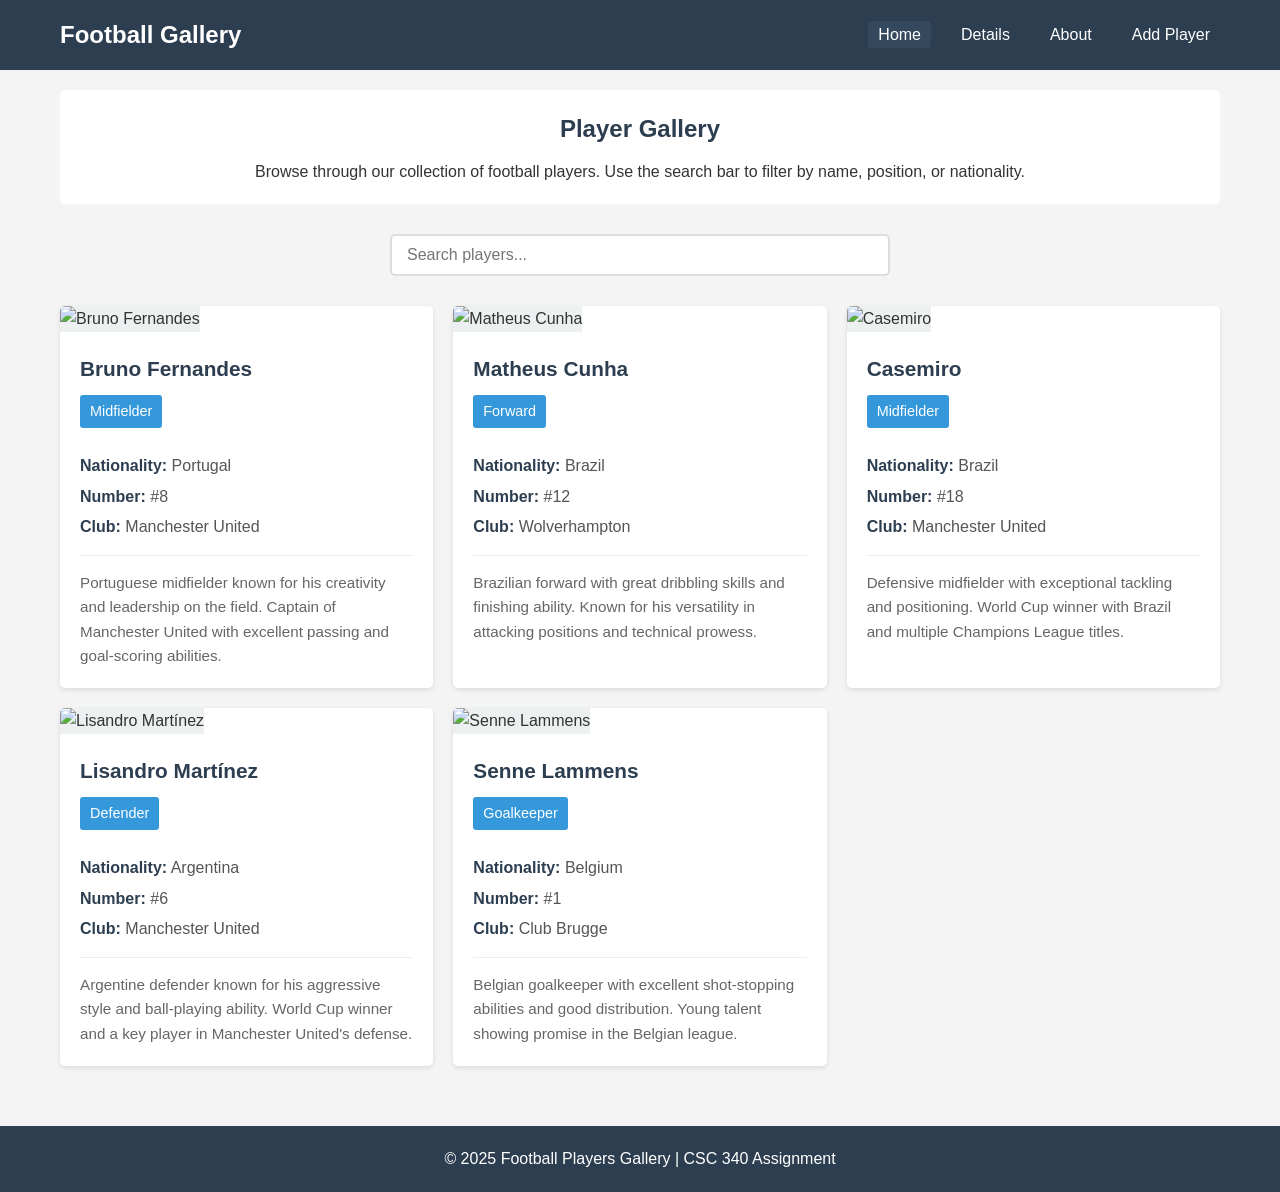
==== commit aecaae77: "Update index.html" ====
--- a/index.html
+++ b/index.html
@@ -40,4 +40,4 @@
 
     <script src="script.js"></script>
 </body>
-</html>+</html>
--- a/styles.css
+++ b/styles.css
@@ -95,8 +95,19 @@
 .player-card {
     background-color: white;
     border-radius: 5px;
-    padding: 20px;
+    overflow: hidden;
     box-shadow: 0 2px 5px rgba(0,0,0,0.1);
+}
+
+.player-image {
+    width: 100%;
+    height: 200px;
+    object-fit: cover;
+    background-color: #ecf0f1;
+}
+
+.player-content {
+    padding: 20px;
 }
 
 .player-card h3 {
@@ -149,6 +160,16 @@
     padding: 30px;
     border-radius: 5px;
     margin-bottom: 20px;
+}
+
+.detail-image {
+    width: 100%;
+    max-width: 500px;
+    height: auto;
+    border-radius: 5px;
+    margin: 20px auto;
+    display: block;
+    box-shadow: 0 2px 10px rgba(0,0,0,0.1);
 }
 
 .detail-page h2 {
@@ -273,4 +294,4 @@
     .gallery {
         grid-template-columns: 1fr;
     }
-}+}
